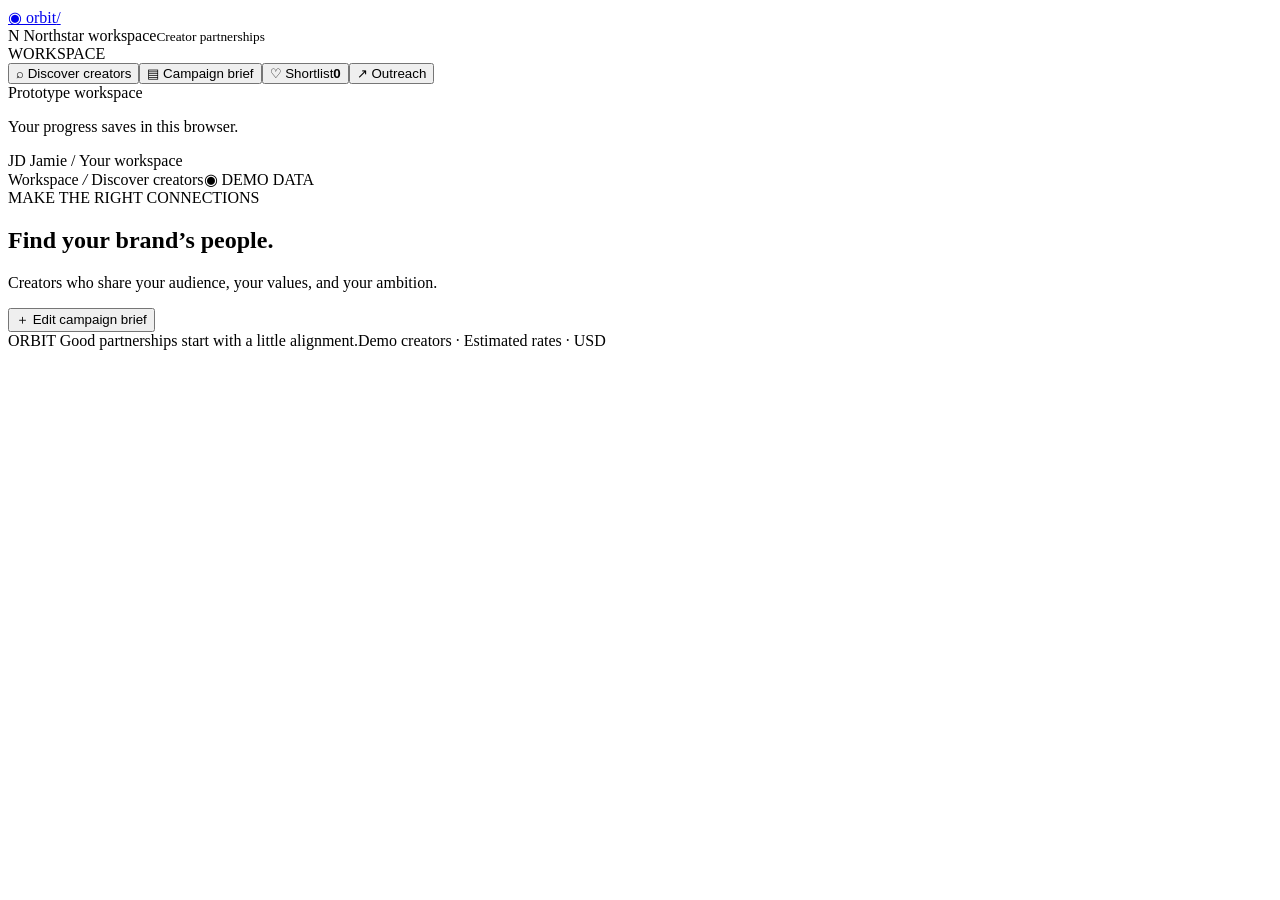
==== index.html @ a448f79e "Add Orbit creator partnership app shell" ====
<!doctype html><html lang="en"><head><meta charset="utf-8"><meta name="viewport" content="width=device-width,initial-scale=1"><title>Orbit — Creator partnerships, aligned.</title><link rel="stylesheet" href="style.css"></head><body><aside><a class="logo" href="#discover"><span>◉</span> orbit<span class="tiny">/</span></a><div class="workspace">N <span>Northstar workspace<small>Creator partnerships</small></span></div><div class="navlabel">WORKSPACE</div><nav><button data-tab="discover">⌕ <span>Discover creators</span></button><button data-tab="brief">▤ <span>Campaign brief</span></button><button data-tab="shortlist">♡ <span>Shortlist</span><b id="count">0</b></button><button data-tab="outreach">↗ <span>Outreach</span></button></nav><div class="asidebottom"><div class="green-dot"></div> Prototype workspace<p>Your progress saves in this browser.</p><div class="user"><span>JD</span> Jamie / Your workspace</div></div></aside><main><header><span>Workspace <i>/</i> <span id="breadcrumb">Discover creators</span></span><span class="demo">◉ DEMO DATA</span></header><div class="content"><section class="heading"><div><div class="eyebrow">MAKE THE RIGHT CONNECTIONS</div><h1 id="title">Find your brand’s people.</h1><p id="subtitle">Creators who share your audience, your values, and your ambition.</p></div><button class="primary" id="briefbutton">＋ Edit campaign brief</button></section><div id="view"></div></div><footer>ORBIT <span>Good partnerships start with a little alignment.</span><span>Demo creators · Estimated rates · USD</span></footer></main><dialog id="modal"><button class="close" aria-label="Close">×</button><div id="modalbody"></div></dialog><div id="toast" role="status"></div><script src="app.js"></script></body></html>
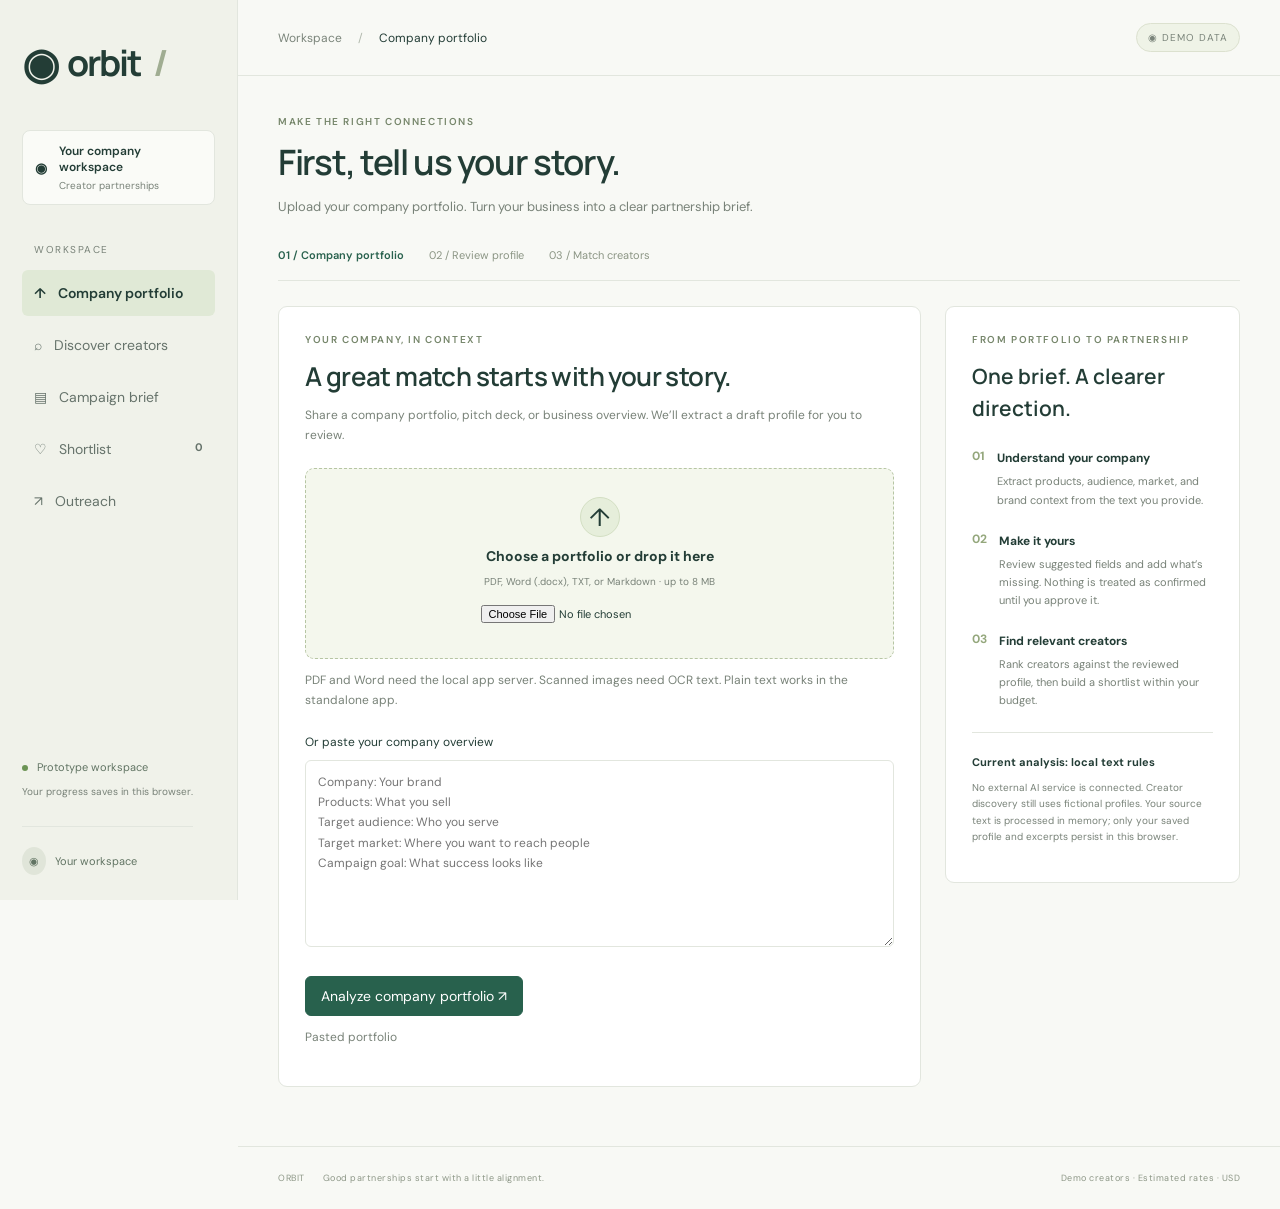
==== commit 061a55cf: "Add company portfolio onboarding, document extraction, reviewed profiles and evidence-based matching" ====
--- a/index.html
+++ b/index.html
@@ -1 +1 @@
-<!doctype html><html lang="en"><head><meta charset="utf-8"><meta name="viewport" content="width=device-width,initial-scale=1"><title>Orbit — Creator partnerships, aligned.</title><link rel="stylesheet" href="style.css"></head><body><aside><a class="logo" href="#discover"><span>◉</span> orbit<span class="tiny">/</span></a><div class="workspace">N <span>Northstar workspace<small>Creator partnerships</small></span></div><div class="navlabel">WORKSPACE</div><nav><button data-tab="discover">⌕ <span>Discover creators</span></button><button data-tab="brief">▤ <span>Campaign brief</span></button><button data-tab="shortlist">♡ <span>Shortlist</span><b id="count">0</b></button><button data-tab="outreach">↗ <span>Outreach</span></button></nav><div class="asidebottom"><div class="green-dot"></div> Prototype workspace<p>Your progress saves in this browser.</p><div class="user"><span>JD</span> Jamie / Your workspace</div></div></aside><main><header><span>Workspace <i>/</i> <span id="breadcrumb">Discover creators</span></span><span class="demo">◉ DEMO DATA</span></header><div class="content"><section class="heading"><div><div class="eyebrow">MAKE THE RIGHT CONNECTIONS</div><h1 id="title">Find your brand’s people.</h1><p id="subtitle">Creators who share your audience, your values, and your ambition.</p></div><button class="primary" id="briefbutton">＋ Edit campaign brief</button></section><div id="view"></div></div><footer>ORBIT <span>Good partnerships start with a little alignment.</span><span>Demo creators · Estimated rates · USD</span></footer></main><dialog id="modal"><button class="close" aria-label="Close">×</button><div id="modalbody"></div></dialog><div id="toast" role="status"></div><script src="app.js"></script></body></html>
+<!doctype html><html lang="en"><head><meta charset="utf-8"><meta name="viewport" content="width=device-width,initial-scale=1"><title>Orbit — Creator partnerships, aligned.</title><link rel="stylesheet" href="style.css"></head><body><aside><a class="logo" href="#discover"><span>◉</span> orbit<span class="tiny">/</span></a><div class="workspace">◉ <span>Your company workspace<small>Creator partnerships</small></span></div><div class="navlabel">WORKSPACE</div><nav><button data-tab="company">↑ <span>Company portfolio</span></button><button data-tab="discover">⌕ <span>Discover creators</span></button><button data-tab="brief">▤ <span>Campaign brief</span></button><button data-tab="shortlist">♡ <span>Shortlist</span><b id="count">0</b></button><button data-tab="outreach">↗ <span>Outreach</span></button></nav><div class="asidebottom"><div class="green-dot"></div> Prototype workspace<p>Your progress saves in this browser.</p><div class="user"><span>◉</span> Your workspace</div></div></aside><main><header><span>Workspace <i>/</i> <span id="breadcrumb">Discover creators</span></span><span class="demo">◉ DEMO DATA</span></header><div class="content"><section class="heading"><div><div class="eyebrow">MAKE THE RIGHT CONNECTIONS</div><h1 id="title">Find your brand’s people.</h1><p id="subtitle">Creators who share your audience, your values, and your ambition.</p></div><button class="primary" id="briefbutton">＋ Edit campaign brief</button></section><div id="view"></div></div><footer>ORBIT <span>Good partnerships start with a little alignment.</span><span>Demo creators · Estimated rates · USD</span></footer></main><dialog id="modal"><button class="close" aria-label="Close">×</button><div id="modalbody"></div></dialog><div id="toast" role="status"></div><script src="engine.js"></script><script src="app.js"></script></body></html>
--- a/style.css
+++ b/style.css
@@ -0,0 +1,3 @@
+@import url('https://fonts.googleapis.com/css2?family=DM+Sans:wght@400;500;600;700&family=Manrope:wght@400;500;600;700;800&display=swap');
+:root{--ink:#233d36;--green:#28614d;--lime:#d5ee9c;--line:#e2e6de;--muted:#788278}*{box-sizing:border-box}body{margin:0;background:#f8f9f5;color:var(--ink);font:14px 'DM Sans',sans-serif}button,input,select,textarea{font:inherit}button{cursor:pointer}aside{position:fixed;width:238px;inset:0 auto 0 0;background:#f0f2ea;border-right:1px solid var(--line);padding:33px 22px}.logo{text-decoration:none;font:bold 36px Manrope,sans-serif;color:var(--ink);letter-spacing:-2px;display:flex;gap:9px;align-items:center}.logo>span:first-child{font-size:43px}.tiny{color:#a0ad92;margin-left:3px}.workspace{display:flex;gap:12px;align-items:center;margin:38px 0;background:#fafbf7;border:1px solid var(--line);border-radius:8px;padding:12px;font-weight:600}.workspace>span{font-size:12px}.workspace small{display:block;color:var(--muted);font-size:10px;margin-top:4px;font-weight:400}.navlabel{font-size:10px;letter-spacing:1.5px;color:var(--muted);margin:0 12px 14px}nav button{display:flex;width:100%;border:0;background:none;color:#66736b;padding:14px 12px;text-align:left;gap:12px;border-radius:6px;margin-bottom:6px}nav button.active{background:#e0e9d6;color:var(--ink);font-weight:600}nav b{margin-left:auto;font-size:11px}.asidebottom{position:absolute;bottom:25px;font-size:11px;color:#617463}.green-dot{width:6px;height:6px;background:#6c9455;display:inline-block;margin-right:6px;border-radius:50%}.asidebottom p{font-size:10px;color:var(--muted)}.user{border-top:1px solid var(--line);margin-top:26px;padding-top:20px}.user span{display:inline-block;padding:7px;background:#e0e5d9;border-radius:50%;margin-right:6px}main{margin-left:238px}header{height:76px;border-bottom:1px solid var(--line);padding:0 40px;display:flex;align-items:center;justify-content:space-between;font-size:12px;color:#7a847a}header i{margin:0 13px;font-style:normal;color:#b1b9ad}#breadcrumb{color:var(--ink)}.demo{font-size:10px;letter-spacing:1px;border:1px solid #dce1cf;background:#eff3e7;padding:7px 11px;border-radius:20px}.content{max-width:1450px;margin:auto;padding:39px 40px}.heading{display:flex;justify-content:space-between;align-items:center;margin-bottom:31px}.eyebrow{font-size:10px;letter-spacing:1.6px;color:#76866b;font-weight:600}h1{font:600 35px Manrope,sans-serif;letter-spacing:-1.3px;margin:10px 0}p{color:var(--muted);line-height:1.65}h1+p{margin:0;font-size:13px}button{border:1px solid var(--line);background:white;border-radius:6px;padding:10px 15px;color:var(--ink)}button:hover{filter:brightness(.96)}.primary{background:var(--green);color:white;border-color:var(--green)}.briefstrip{display:flex;align-items:center;gap:20px;border:1px solid #dfe5d5;border-radius:9px;background:#edf2e3;padding:21px 24px;margin-bottom:27px}.brandicon{background:#d9e4c6;padding:13px;border-radius:8px;font-size:23px}.briefstrip h3{font-size:14px;margin:0 0 6px}.briefstrip p{margin:0;font-size:11px}.briefstrip .budget{margin-left:auto;border-left:1px solid #d6deca;padding-left:26px}.budget small{display:block;font-size:10px;color:var(--muted);margin-bottom:6px}.budget strong{font:600 22px Manrope}.tag{font-size:10px;display:inline-block;padding:5px 8px;border-radius:4px;background:#eff1ea;color:#687766;margin-right:4px}.stats{display:grid;grid-template-columns:repeat(3,1fr);gap:16px;margin-bottom:28px}.stat{padding:19px 23px;background:white;border:1px solid var(--line);border-radius:8px}.stat small{color:var(--muted);font-size:11px}.stat strong{display:block;font:600 27px Manrope;margin-top:8px}.stat span{font-size:10px;color:#80916f;margin-left:10px}.sectionhead{display:flex;align-items:center;justify-content:space-between;margin-bottom:18px}.sectionhead h2{font:600 19px Manrope;margin:0}.sectionhead p{margin:4px 0 0;font-size:11px}.controls{display:flex;gap:10px;flex-wrap:wrap;margin-bottom:22px}input,select,textarea{border:1px solid var(--line);border-radius:6px;padding:11px 12px;background:white;color:var(--ink);outline-color:#6b9464}input[type=search]{flex:1;min-width:180px}.cards{display:grid;grid-template-columns:repeat(3,minmax(0,1fr));gap:18px}.card{background:white;border:1px solid var(--line);border-radius:10px;overflow:hidden}.cover{height:128px;position:relative;overflow:hidden;background:var(--cover)}.cover:before,.cover:after{content:'';position:absolute;border:1px solid #ffffff55;width:200px;height:200px;border-radius:50%;left:15%;top:20%;transform:rotate(-30deg)}.cover:after{left:45%;top:-100%;width:250px;height:250px}.coverword{font:500 29px Georgia,serif;position:absolute;bottom:21px;left:22px;color:#fff9;font-style:italic;letter-spacing:-1px}.match{position:absolute;right:12px;top:12px;background:#f5f9ef;padding:6px 9px;border-radius:5px;font-size:10px;font-weight:600}.cardbody{padding:19px}.identity{display:flex;align-items:center;gap:10px;margin-bottom:15px}.avatar{background:var(--cover);color:white;width:40px;height:40px;border-radius:50%;display:grid;place-items:center;font-weight:600}.identity h3{font-size:14px;margin:0 0 4px}.identity small{color:var(--muted);font-size:10px}.platform{margin-left:auto;font-size:10px;border:1px solid var(--line);padding:5px;border-radius:4px}.metrics{display:flex;justify-content:space-between;padding:17px 0;margin-top:8px;border-bottom:1px solid #edf0e8}.metrics strong{display:block;font-size:14px;font-weight:600}.metrics small{font-size:9px;color:var(--muted)}.reason{font-size:11px;min-height:37px;line-height:1.6;color:#7d8678;margin:13px 0}.cardfoot{display:flex;justify-content:space-between;align-items:center}.cardfoot strong{font-size:13px}.cardfoot small{font-size:9px;color:var(--muted);font-weight:400}.cardfoot button{font-size:11px;padding:8px 10px}.saved{background:#eaf0df}.notice{font-size:11px;color:#829076;margin-top:20px}.panel{background:white;border:1px solid var(--line);padding:26px;border-radius:9px}.formgrid{display:grid;grid-template-columns:1fr 1fr;gap:20px}.formgrid label{font-size:12px;font-weight:500}.formgrid input,.formgrid select,.formgrid textarea{display:block;width:100%;margin-top:8px}.full{grid-column:1/-1}.formactions{display:flex;gap:10px;align-items:center;margin-top:25px}.empty{text-align:center;padding:70px 20px}.empty h2{font:500 24px Manrope}.planbar{height:10px;background:#eef1e8;border-radius:5px;overflow:hidden;margin:15px 0}.planbar div{height:100%;background:#9cba70}.split{display:grid;grid-template-columns:1fr 310px;gap:22px}.rows{display:flex;flex-direction:column;gap:12px}.row{display:flex;align-items:center;gap:12px;border:1px solid var(--line);background:white;border-radius:8px;padding:18px}.row h3{font-size:13px;margin:0 0 5px}.row p{font-size:10px;margin:0}.row .price{margin-left:auto}.row button{font-size:10px}.summary h3{margin-top:0}.summary dl{display:grid;grid-template-columns:1fr auto;line-height:2.8;font-size:12px}.summary dd{margin:0}.summary button{width:100%}.over{color:#ac503e}dialog{border:1px solid var(--line);border-radius:12px;padding:30px;max-width:600px;width:90%;color:var(--ink)}dialog::backdrop{background:#1e342d70}.close{float:right;padding:2px 8px;font-size:23px;border:0}dialog textarea{width:100%;min-height:220px;margin:10px 0}dialog h2{font:600 24px Manrope}footer{padding:25px 40px;border-top:1px solid var(--line);display:flex;gap:18px;font-size:9px;color:#8d9787;margin-top:20px;letter-spacing:.5px}footer span:last-child{margin-left:auto}#toast{position:fixed;bottom:25px;left:50%;background:var(--ink);color:white;border-radius:8px;padding:12px 22px;display:none;z-index:10}.status{font-size:10px;padding:6px;background:#edf2e4;border-radius:5px}.row select{font-size:11px;max-width:140px}.subtle{font-size:11px;color:var(--muted)}@media(min-width:1500px){.cover{height:170px}}@media(max-width:1100px){aside{width:200px;padding:25px 14px}main{margin-left:200px}.content{padding:30px 24px}.cards{grid-template-columns:repeat(2,minmax(0,1fr))}.heading{align-items:flex-start;gap:15px}h1{font-size:29px}.split{grid-template-columns:1fr}.heading .primary{font-size:11px}}@media(max-width:720px){aside{position:static;width:100%;padding:12px 16px;display:flex;align-items:center;justify-content:space-between}.logo{font-size:25px}.logo>span:first-child{font-size:30px}.workspace,.asidebottom,.navlabel{display:none}nav{display:flex}nav button{padding:10px;font-size:15px;margin:0}nav button span,nav b{display:none}main{margin:0}header{height:50px;padding:0 20px}.content{padding:26px 18px}.heading{display:block}.heading .primary{margin-top:16px}.briefstrip{padding:15px;gap:10px}.brandicon{display:none}.briefstrip .budget{padding-left:12px}.stats{gap:8px}.stat{padding:13px}.stat strong{font-size:22px}.stat span{display:block;margin:4px 0 0}.cards{grid-template-columns:1fr}.cover{height:155px}.formgrid{grid-template-columns:1fr}.full{grid-column:auto}.row{flex-wrap:wrap}.row .price{margin-left:auto}footer{padding:20px;flex-wrap:wrap}footer span:last-child{margin-left:0}.sectionhead{gap:12px}.sectionhead button{font-size:10px}.controls select{flex:1}}
+.steps{display:flex;gap:25px;font-size:11px;color:#8b9584;margin-bottom:25px;border-bottom:1px solid var(--line);padding-bottom:18px}.steps .current{color:var(--green);font-weight:600}.upload-layout{display:grid;grid-template-columns:minmax(0,1fr) 295px;gap:24px;align-items:start}.upload-panel h2,.review-panel h2{font:600 26px Manrope;letter-spacing:-.6px;margin:12px 0}.upload-panel>p{font-size:12px}.dropzone{display:flex;flex-direction:column;align-items:center;justify-content:center;padding:28px 15px;background:#f4f7ed;border:1.5px dashed #b6c5a3;border-radius:9px;cursor:pointer;gap:10px;text-align:center;margin-top:22px}.dropzone.dragging{background:#e5efce;border-color:var(--green)}.dropzone:focus-within{outline:2px solid var(--green);outline-offset:3px}.dropzone small{font-size:10px;color:var(--muted)}.dropzone input{max-width:100%;font-size:11px;padding:7px;border:0;background:transparent}.upload-symbol{display:grid;place-items:center;border:1px solid #d3dfc3;border-radius:50%;width:40px;height:40px;font-size:25px;background:#e6eedb}.paste-label{font-size:12px;display:block;margin:23px 0 10px}#portfolio-text{width:100%;resize:vertical;font-size:12px;line-height:1.7}.upload-explainer h3{font:600 21px Manrope;line-height:1.5;margin:15px 0 24px}.explainer-step{display:flex;gap:12px;margin-bottom:22px}.explainer-step b{color:#94a77c;font-size:12px}.explainer-step strong{font-size:12px}.explainer-step p{font-size:11px;margin:6px 0 0}.data-note{border-top:1px solid var(--line);padding-top:19px}.data-note strong{font-size:11px}.data-note p{font-size:10px}.upload-error{color:#a04132;font-size:12px}.review-panel{margin-top:24px}.field-evidence{display:block;font-size:10px;color:#7c8971;line-height:1.6;font-weight:400;margin-top:7px;overflow-wrap:anywhere}.formgrid textarea{resize:vertical}button:disabled{opacity:.6;cursor:wait}@media(max-width:1100px){.upload-layout{grid-template-columns:1fr}.upload-explainer{display:none}}@media(max-width:720px){.steps{gap:12px;font-size:9px}.upload-panel{padding:20px}.upload-panel h2{font-size:23px}}
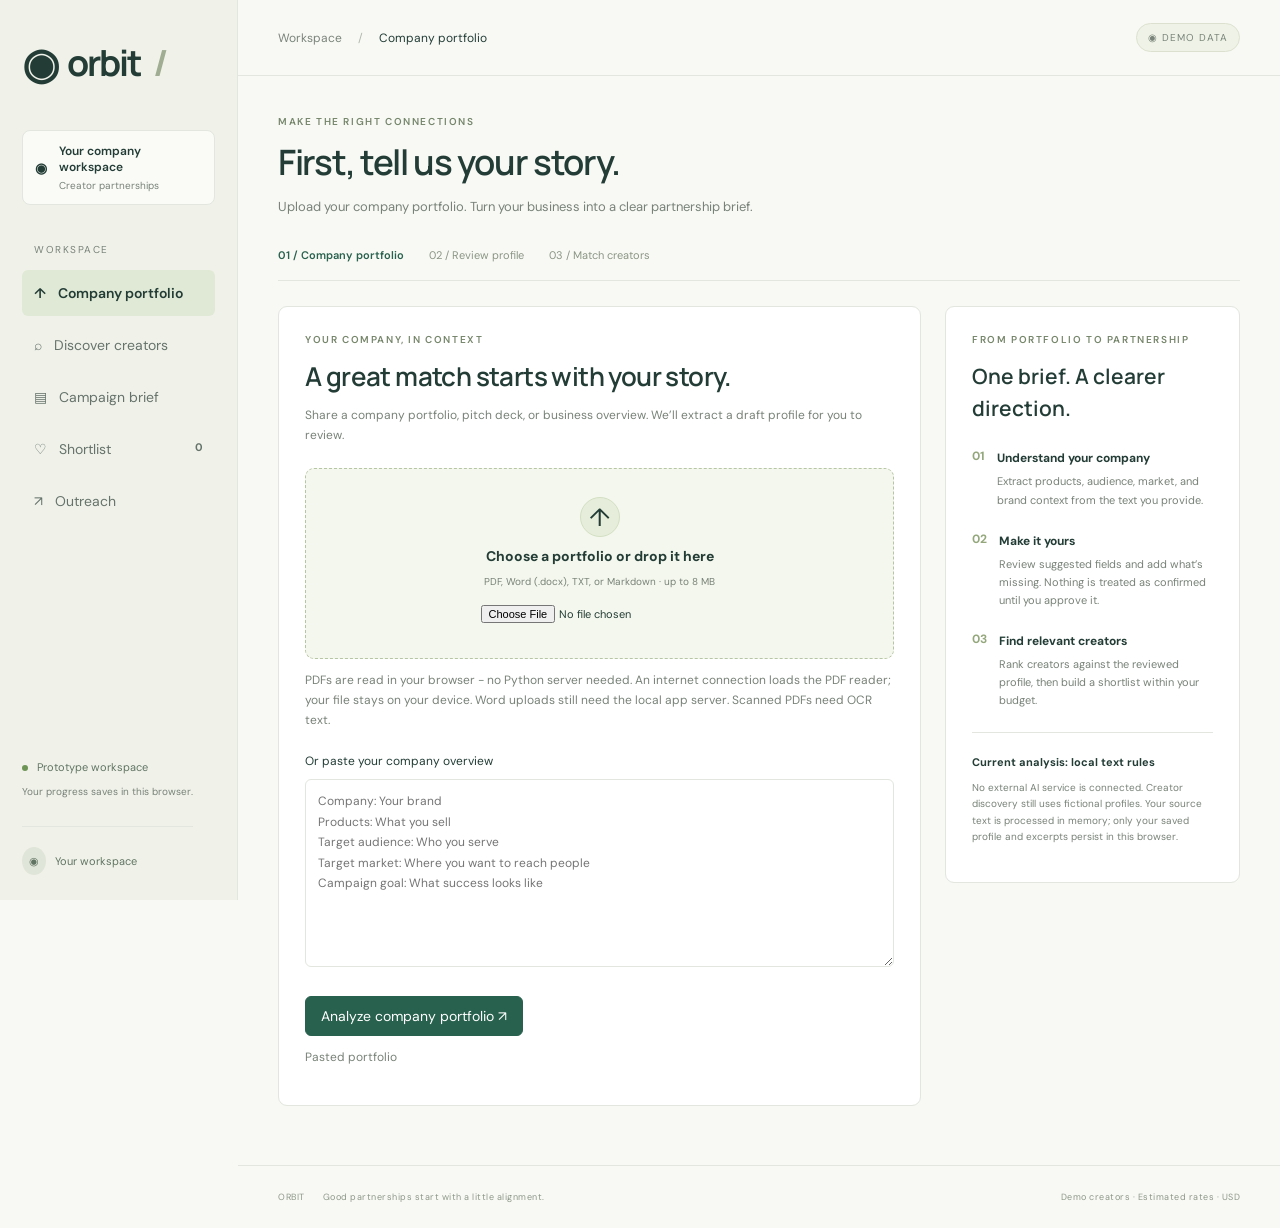
==== commit 0cce6154: "Read PDFs directly in the browser without a Python server" ====
--- a/index.html
+++ b/index.html
@@ -1 +1 @@
-<!doctype html><html lang="en"><head><meta charset="utf-8"><meta name="viewport" content="width=device-width,initial-scale=1"><title>Orbit — Creator partnerships, aligned.</title><link rel="stylesheet" href="style.css"></head><body><aside><a class="logo" href="#discover"><span>◉</span> orbit<span class="tiny">/</span></a><div class="workspace">◉ <span>Your company workspace<small>Creator partnerships</small></span></div><div class="navlabel">WORKSPACE</div><nav><button data-tab="company">↑ <span>Company portfolio</span></button><button data-tab="discover">⌕ <span>Discover creators</span></button><button data-tab="brief">▤ <span>Campaign brief</span></button><button data-tab="shortlist">♡ <span>Shortlist</span><b id="count">0</b></button><button data-tab="outreach">↗ <span>Outreach</span></button></nav><div class="asidebottom"><div class="green-dot"></div> Prototype workspace<p>Your progress saves in this browser.</p><div class="user"><span>◉</span> Your workspace</div></div></aside><main><header><span>Workspace <i>/</i> <span id="breadcrumb">Discover creators</span></span><span class="demo">◉ DEMO DATA</span></header><div class="content"><section class="heading"><div><div class="eyebrow">MAKE THE RIGHT CONNECTIONS</div><h1 id="title">Find your brand’s people.</h1><p id="subtitle">Creators who share your audience, your values, and your ambition.</p></div><button class="primary" id="briefbutton">＋ Edit campaign brief</button></section><div id="view"></div></div><footer>ORBIT <span>Good partnerships start with a little alignment.</span><span>Demo creators · Estimated rates · USD</span></footer></main><dialog id="modal"><button class="close" aria-label="Close">×</button><div id="modalbody"></div></dialog><div id="toast" role="status"></div><script src="engine.js"></script><script src="app.js"></script></body></html>
+<!doctype html><html lang="en"><head><meta charset="utf-8"><meta name="viewport" content="width=device-width,initial-scale=1"><title>Orbit — Creator partnerships, aligned.</title><link rel="stylesheet" href="style.css"></head><body><aside><a class="logo" href="#discover"><span>◉</span> orbit<span class="tiny">/</span></a><div class="workspace">◉ <span>Your company workspace<small>Creator partnerships</small></span></div><div class="navlabel">WORKSPACE</div><nav><button data-tab="company">↑ <span>Company portfolio</span></button><button data-tab="discover">⌕ <span>Discover creators</span></button><button data-tab="brief">▤ <span>Campaign brief</span></button><button data-tab="shortlist">♡ <span>Shortlist</span><b id="count">0</b></button><button data-tab="outreach">↗ <span>Outreach</span></button></nav><div class="asidebottom"><div class="green-dot"></div> Prototype workspace<p>Your progress saves in this browser.</p><div class="user"><span>◉</span> Your workspace</div></div></aside><main><header><span>Workspace <i>/</i> <span id="breadcrumb">Discover creators</span></span><span class="demo">◉ DEMO DATA</span></header><div class="content"><section class="heading"><div><div class="eyebrow">MAKE THE RIGHT CONNECTIONS</div><h1 id="title">Find your brand’s people.</h1><p id="subtitle">Creators who share your audience, your values, and your ambition.</p></div><button class="primary" id="briefbutton">＋ Edit campaign brief</button></section><div id="view"></div></div><footer>ORBIT <span>Good partnerships start with a little alignment.</span><span>Demo creators · Estimated rates · USD</span></footer></main><dialog id="modal"><button class="close" aria-label="Close">×</button><div id="modalbody"></div></dialog><div id="toast" role="status"></div><script src="pdf-reader.js"></script><script src="engine.js"></script><script src="app.js"></script></body></html>
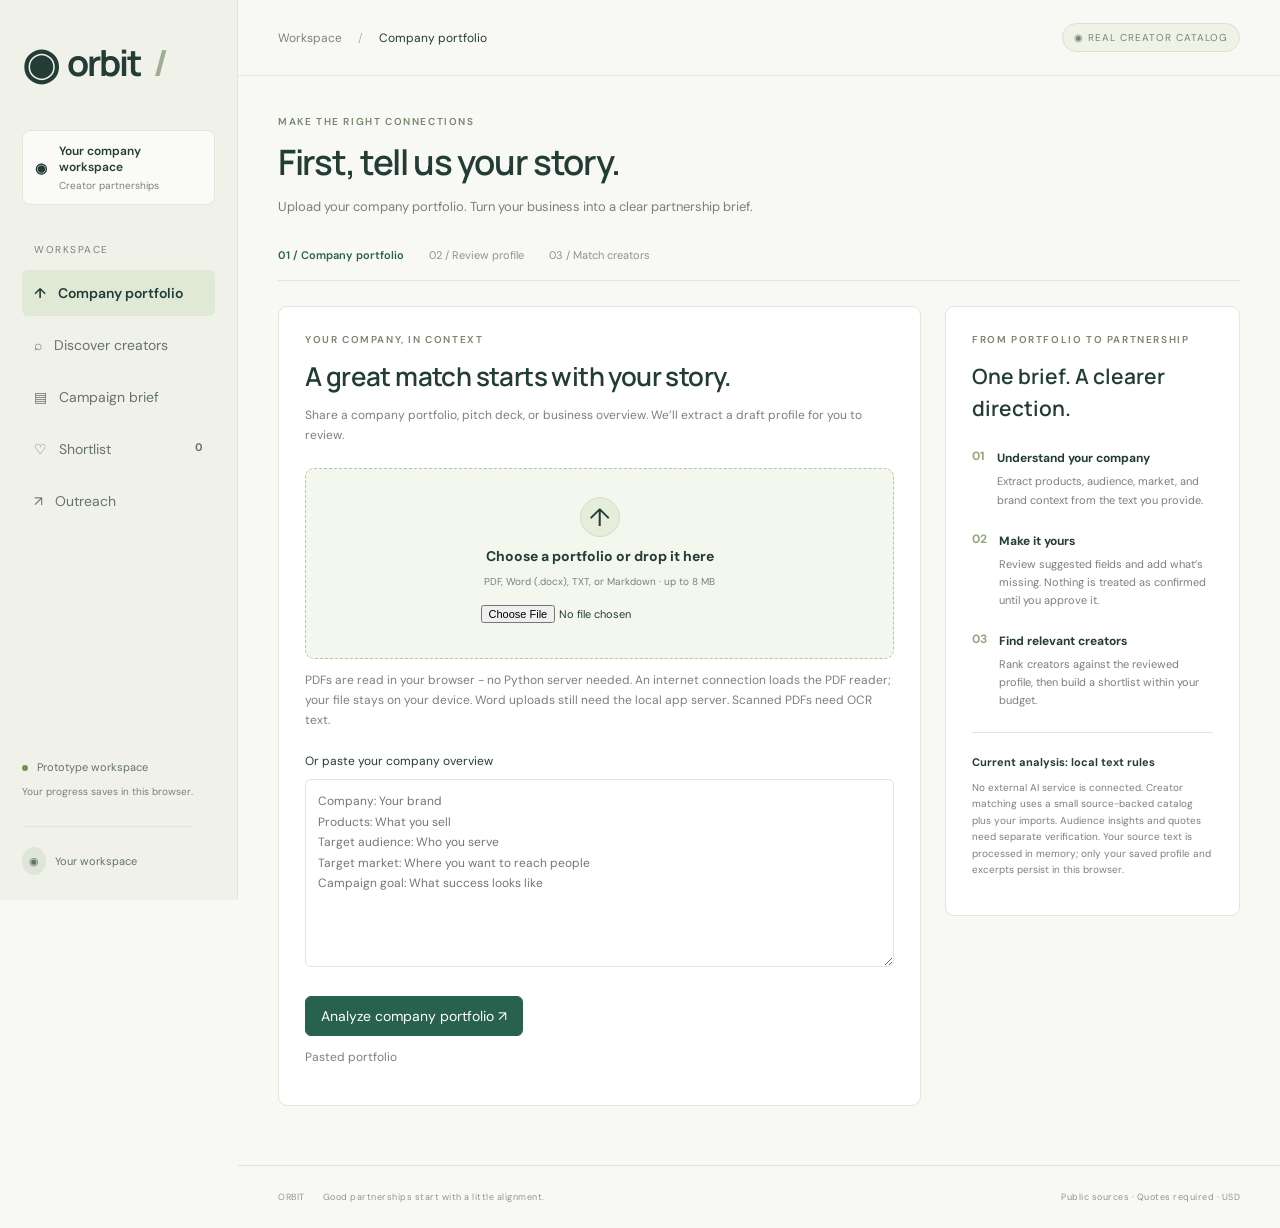
==== commit 4cfef596: "Replace fictional creators with real sourced profiles and add creator imports and evidence-backed qu" ====
--- a/index.html
+++ b/index.html
@@ -1 +1 @@
-<!doctype html><html lang="en"><head><meta charset="utf-8"><meta name="viewport" content="width=device-width,initial-scale=1"><title>Orbit — Creator partnerships, aligned.</title><link rel="stylesheet" href="style.css"></head><body><aside><a class="logo" href="#discover"><span>◉</span> orbit<span class="tiny">/</span></a><div class="workspace">◉ <span>Your company workspace<small>Creator partnerships</small></span></div><div class="navlabel">WORKSPACE</div><nav><button data-tab="company">↑ <span>Company portfolio</span></button><button data-tab="discover">⌕ <span>Discover creators</span></button><button data-tab="brief">▤ <span>Campaign brief</span></button><button data-tab="shortlist">♡ <span>Shortlist</span><b id="count">0</b></button><button data-tab="outreach">↗ <span>Outreach</span></button></nav><div class="asidebottom"><div class="green-dot"></div> Prototype workspace<p>Your progress saves in this browser.</p><div class="user"><span>◉</span> Your workspace</div></div></aside><main><header><span>Workspace <i>/</i> <span id="breadcrumb">Discover creators</span></span><span class="demo">◉ DEMO DATA</span></header><div class="content"><section class="heading"><div><div class="eyebrow">MAKE THE RIGHT CONNECTIONS</div><h1 id="title">Find your brand’s people.</h1><p id="subtitle">Creators who share your audience, your values, and your ambition.</p></div><button class="primary" id="briefbutton">＋ Edit campaign brief</button></section><div id="view"></div></div><footer>ORBIT <span>Good partnerships start with a little alignment.</span><span>Demo creators · Estimated rates · USD</span></footer></main><dialog id="modal"><button class="close" aria-label="Close">×</button><div id="modalbody"></div></dialog><div id="toast" role="status"></div><script src="pdf-reader.js"></script><script src="engine.js"></script><script src="app.js"></script></body></html>
+<!doctype html><html lang="en"><head><meta charset="utf-8"><meta name="viewport" content="width=device-width,initial-scale=1"><title>Orbit — Creator partnerships, aligned.</title><link rel="stylesheet" href="style.css"></head><body><aside><a class="logo" href="#discover"><span>◉</span> orbit<span class="tiny">/</span></a><div class="workspace">◉ <span>Your company workspace<small>Creator partnerships</small></span></div><div class="navlabel">WORKSPACE</div><nav><button data-tab="company">↑ <span>Company portfolio</span></button><button data-tab="discover">⌕ <span>Discover creators</span></button><button data-tab="brief">▤ <span>Campaign brief</span></button><button data-tab="shortlist">♡ <span>Shortlist</span><b id="count">0</b></button><button data-tab="outreach">↗ <span>Outreach</span></button></nav><div class="asidebottom"><div class="green-dot"></div> Prototype workspace<p>Your progress saves in this browser.</p><div class="user"><span>◉</span> Your workspace</div></div></aside><main><header><span>Workspace <i>/</i> <span id="breadcrumb">Discover creators</span></span><span class="demo">◉ REAL CREATOR CATALOG</span></header><div class="content"><section class="heading"><div><div class="eyebrow">MAKE THE RIGHT CONNECTIONS</div><h1 id="title">Find your brand’s people.</h1><p id="subtitle">Creators who share your audience, your values, and your ambition.</p></div><button class="primary" id="briefbutton">＋ Edit campaign brief</button></section><div id="view"></div></div><footer>ORBIT <span>Good partnerships start with a little alignment.</span><span>Public sources · Quotes required · USD</span></footer></main><dialog id="modal"><button class="close" aria-label="Close">×</button><div id="modalbody"></div></dialog><div id="toast" role="status"></div><script src="creator-data.js"></script><script src="pdf-reader.js"></script><script src="engine.js"></script><script src="app.js"></script></body></html>
--- a/style.css
+++ b/style.css
@@ -1,3 +1,4 @@
 @import url('https://fonts.googleapis.com/css2?family=DM+Sans:wght@400;500;600;700&family=Manrope:wght@400;500;600;700;800&display=swap');
 :root{--ink:#233d36;--green:#28614d;--lime:#d5ee9c;--line:#e2e6de;--muted:#788278}*{box-sizing:border-box}body{margin:0;background:#f8f9f5;color:var(--ink);font:14px 'DM Sans',sans-serif}button,input,select,textarea{font:inherit}button{cursor:pointer}aside{position:fixed;width:238px;inset:0 auto 0 0;background:#f0f2ea;border-right:1px solid var(--line);padding:33px 22px}.logo{text-decoration:none;font:bold 36px Manrope,sans-serif;color:var(--ink);letter-spacing:-2px;display:flex;gap:9px;align-items:center}.logo>span:first-child{font-size:43px}.tiny{color:#a0ad92;margin-left:3px}.workspace{display:flex;gap:12px;align-items:center;margin:38px 0;background:#fafbf7;border:1px solid var(--line);border-radius:8px;padding:12px;font-weight:600}.workspace>span{font-size:12px}.workspace small{display:block;color:var(--muted);font-size:10px;margin-top:4px;font-weight:400}.navlabel{font-size:10px;letter-spacing:1.5px;color:var(--muted);margin:0 12px 14px}nav button{display:flex;width:100%;border:0;background:none;color:#66736b;padding:14px 12px;text-align:left;gap:12px;border-radius:6px;margin-bottom:6px}nav button.active{background:#e0e9d6;color:var(--ink);font-weight:600}nav b{margin-left:auto;font-size:11px}.asidebottom{position:absolute;bottom:25px;font-size:11px;color:#617463}.green-dot{width:6px;height:6px;background:#6c9455;display:inline-block;margin-right:6px;border-radius:50%}.asidebottom p{font-size:10px;color:var(--muted)}.user{border-top:1px solid var(--line);margin-top:26px;padding-top:20px}.user span{display:inline-block;padding:7px;background:#e0e5d9;border-radius:50%;margin-right:6px}main{margin-left:238px}header{height:76px;border-bottom:1px solid var(--line);padding:0 40px;display:flex;align-items:center;justify-content:space-between;font-size:12px;color:#7a847a}header i{margin:0 13px;font-style:normal;color:#b1b9ad}#breadcrumb{color:var(--ink)}.demo{font-size:10px;letter-spacing:1px;border:1px solid #dce1cf;background:#eff3e7;padding:7px 11px;border-radius:20px}.content{max-width:1450px;margin:auto;padding:39px 40px}.heading{display:flex;justify-content:space-between;align-items:center;margin-bottom:31px}.eyebrow{font-size:10px;letter-spacing:1.6px;color:#76866b;font-weight:600}h1{font:600 35px Manrope,sans-serif;letter-spacing:-1.3px;margin:10px 0}p{color:var(--muted);line-height:1.65}h1+p{margin:0;font-size:13px}button{border:1px solid var(--line);background:white;border-radius:6px;padding:10px 15px;color:var(--ink)}button:hover{filter:brightness(.96)}.primary{background:var(--green);color:white;border-color:var(--green)}.briefstrip{display:flex;align-items:center;gap:20px;border:1px solid #dfe5d5;border-radius:9px;background:#edf2e3;padding:21px 24px;margin-bottom:27px}.brandicon{background:#d9e4c6;padding:13px;border-radius:8px;font-size:23px}.briefstrip h3{font-size:14px;margin:0 0 6px}.briefstrip p{margin:0;font-size:11px}.briefstrip .budget{margin-left:auto;border-left:1px solid #d6deca;padding-left:26px}.budget small{display:block;font-size:10px;color:var(--muted);margin-bottom:6px}.budget strong{font:600 22px Manrope}.tag{font-size:10px;display:inline-block;padding:5px 8px;border-radius:4px;background:#eff1ea;color:#687766;margin-right:4px}.stats{display:grid;grid-template-columns:repeat(3,1fr);gap:16px;margin-bottom:28px}.stat{padding:19px 23px;background:white;border:1px solid var(--line);border-radius:8px}.stat small{color:var(--muted);font-size:11px}.stat strong{display:block;font:600 27px Manrope;margin-top:8px}.stat span{font-size:10px;color:#80916f;margin-left:10px}.sectionhead{display:flex;align-items:center;justify-content:space-between;margin-bottom:18px}.sectionhead h2{font:600 19px Manrope;margin:0}.sectionhead p{margin:4px 0 0;font-size:11px}.controls{display:flex;gap:10px;flex-wrap:wrap;margin-bottom:22px}input,select,textarea{border:1px solid var(--line);border-radius:6px;padding:11px 12px;background:white;color:var(--ink);outline-color:#6b9464}input[type=search]{flex:1;min-width:180px}.cards{display:grid;grid-template-columns:repeat(3,minmax(0,1fr));gap:18px}.card{background:white;border:1px solid var(--line);border-radius:10px;overflow:hidden}.cover{height:128px;position:relative;overflow:hidden;background:var(--cover)}.cover:before,.cover:after{content:'';position:absolute;border:1px solid #ffffff55;width:200px;height:200px;border-radius:50%;left:15%;top:20%;transform:rotate(-30deg)}.cover:after{left:45%;top:-100%;width:250px;height:250px}.coverword{font:500 29px Georgia,serif;position:absolute;bottom:21px;left:22px;color:#fff9;font-style:italic;letter-spacing:-1px}.match{position:absolute;right:12px;top:12px;background:#f5f9ef;padding:6px 9px;border-radius:5px;font-size:10px;font-weight:600}.cardbody{padding:19px}.identity{display:flex;align-items:center;gap:10px;margin-bottom:15px}.avatar{background:var(--cover);color:white;width:40px;height:40px;border-radius:50%;display:grid;place-items:center;font-weight:600}.identity h3{font-size:14px;margin:0 0 4px}.identity small{color:var(--muted);font-size:10px}.platform{margin-left:auto;font-size:10px;border:1px solid var(--line);padding:5px;border-radius:4px}.metrics{display:flex;justify-content:space-between;padding:17px 0;margin-top:8px;border-bottom:1px solid #edf0e8}.metrics strong{display:block;font-size:14px;font-weight:600}.metrics small{font-size:9px;color:var(--muted)}.reason{font-size:11px;min-height:37px;line-height:1.6;color:#7d8678;margin:13px 0}.cardfoot{display:flex;justify-content:space-between;align-items:center}.cardfoot strong{font-size:13px}.cardfoot small{font-size:9px;color:var(--muted);font-weight:400}.cardfoot button{font-size:11px;padding:8px 10px}.saved{background:#eaf0df}.notice{font-size:11px;color:#829076;margin-top:20px}.panel{background:white;border:1px solid var(--line);padding:26px;border-radius:9px}.formgrid{display:grid;grid-template-columns:1fr 1fr;gap:20px}.formgrid label{font-size:12px;font-weight:500}.formgrid input,.formgrid select,.formgrid textarea{display:block;width:100%;margin-top:8px}.full{grid-column:1/-1}.formactions{display:flex;gap:10px;align-items:center;margin-top:25px}.empty{text-align:center;padding:70px 20px}.empty h2{font:500 24px Manrope}.planbar{height:10px;background:#eef1e8;border-radius:5px;overflow:hidden;margin:15px 0}.planbar div{height:100%;background:#9cba70}.split{display:grid;grid-template-columns:1fr 310px;gap:22px}.rows{display:flex;flex-direction:column;gap:12px}.row{display:flex;align-items:center;gap:12px;border:1px solid var(--line);background:white;border-radius:8px;padding:18px}.row h3{font-size:13px;margin:0 0 5px}.row p{font-size:10px;margin:0}.row .price{margin-left:auto}.row button{font-size:10px}.summary h3{margin-top:0}.summary dl{display:grid;grid-template-columns:1fr auto;line-height:2.8;font-size:12px}.summary dd{margin:0}.summary button{width:100%}.over{color:#ac503e}dialog{border:1px solid var(--line);border-radius:12px;padding:30px;max-width:600px;width:90%;color:var(--ink)}dialog::backdrop{background:#1e342d70}.close{float:right;padding:2px 8px;font-size:23px;border:0}dialog textarea{width:100%;min-height:220px;margin:10px 0}dialog h2{font:600 24px Manrope}footer{padding:25px 40px;border-top:1px solid var(--line);display:flex;gap:18px;font-size:9px;color:#8d9787;margin-top:20px;letter-spacing:.5px}footer span:last-child{margin-left:auto}#toast{position:fixed;bottom:25px;left:50%;background:var(--ink);color:white;border-radius:8px;padding:12px 22px;display:none;z-index:10}.status{font-size:10px;padding:6px;background:#edf2e4;border-radius:5px}.row select{font-size:11px;max-width:140px}.subtle{font-size:11px;color:var(--muted)}@media(min-width:1500px){.cover{height:170px}}@media(max-width:1100px){aside{width:200px;padding:25px 14px}main{margin-left:200px}.content{padding:30px 24px}.cards{grid-template-columns:repeat(2,minmax(0,1fr))}.heading{align-items:flex-start;gap:15px}h1{font-size:29px}.split{grid-template-columns:1fr}.heading .primary{font-size:11px}}@media(max-width:720px){aside{position:static;width:100%;padding:12px 16px;display:flex;align-items:center;justify-content:space-between}.logo{font-size:25px}.logo>span:first-child{font-size:30px}.workspace,.asidebottom,.navlabel{display:none}nav{display:flex}nav button{padding:10px;font-size:15px;margin:0}nav button span,nav b{display:none}main{margin:0}header{height:50px;padding:0 20px}.content{padding:26px 18px}.heading{display:block}.heading .primary{margin-top:16px}.briefstrip{padding:15px;gap:10px}.brandicon{display:none}.briefstrip .budget{padding-left:12px}.stats{gap:8px}.stat{padding:13px}.stat strong{font-size:22px}.stat span{display:block;margin:4px 0 0}.cards{grid-template-columns:1fr}.cover{height:155px}.formgrid{grid-template-columns:1fr}.full{grid-column:auto}.row{flex-wrap:wrap}.row .price{margin-left:auto}footer{padding:20px;flex-wrap:wrap}footer span:last-child{margin-left:0}.sectionhead{gap:12px}.sectionhead button{font-size:10px}.controls select{flex:1}}
 .steps{display:flex;gap:25px;font-size:11px;color:#8b9584;margin-bottom:25px;border-bottom:1px solid var(--line);padding-bottom:18px}.steps .current{color:var(--green);font-weight:600}.upload-layout{display:grid;grid-template-columns:minmax(0,1fr) 295px;gap:24px;align-items:start}.upload-panel h2,.review-panel h2{font:600 26px Manrope;letter-spacing:-.6px;margin:12px 0}.upload-panel>p{font-size:12px}.dropzone{display:flex;flex-direction:column;align-items:center;justify-content:center;padding:28px 15px;background:#f4f7ed;border:1.5px dashed #b6c5a3;border-radius:9px;cursor:pointer;gap:10px;text-align:center;margin-top:22px}.dropzone.dragging{background:#e5efce;border-color:var(--green)}.dropzone:focus-within{outline:2px solid var(--green);outline-offset:3px}.dropzone small{font-size:10px;color:var(--muted)}.dropzone input{max-width:100%;font-size:11px;padding:7px;border:0;background:transparent}.upload-symbol{display:grid;place-items:center;border:1px solid #d3dfc3;border-radius:50%;width:40px;height:40px;font-size:25px;background:#e6eedb}.paste-label{font-size:12px;display:block;margin:23px 0 10px}#portfolio-text{width:100%;resize:vertical;font-size:12px;line-height:1.7}.upload-explainer h3{font:600 21px Manrope;line-height:1.5;margin:15px 0 24px}.explainer-step{display:flex;gap:12px;margin-bottom:22px}.explainer-step b{color:#94a77c;font-size:12px}.explainer-step strong{font-size:12px}.explainer-step p{font-size:11px;margin:6px 0 0}.data-note{border-top:1px solid var(--line);padding-top:19px}.data-note strong{font-size:11px}.data-note p{font-size:10px}.upload-error{color:#a04132;font-size:12px}.review-panel{margin-top:24px}.field-evidence{display:block;font-size:10px;color:#7c8971;line-height:1.6;font-weight:400;margin-top:7px;overflow-wrap:anywhere}.formgrid textarea{resize:vertical}button:disabled{opacity:.6;cursor:wait}@media(max-width:1100px){.upload-layout{grid-template-columns:1fr}.upload-explainer{display:none}}@media(max-width:720px){.steps{gap:12px;font-size:9px}.upload-panel{padding:20px}.upload-panel h2{font-size:23px}}
+.real-tools{margin-bottom:20px;padding:20px}.real-tools h3{margin:0 0 8px;font-size:15px}.real-tools p{font-size:11px;margin:0 0 14px}.real-tools .controls{margin:0;align-items:center}.import-button,.search-link{display:inline-block;background:#fff;border:1px solid var(--line);border-radius:6px;padding:10px 12px;font-size:11px;color:var(--ink);cursor:pointer;text-decoration:none}.import-button input{max-width:180px;border:0;padding:4px 0;display:block;font-size:10px}.real-tools button{font-size:11px}.cardbody a,.summary a{color:var(--green)}.cardbody h3{overflow-wrap:anywhere}#creator-record-form .formgrid{gap:15px}#creator-record-form label{font-size:11px}
